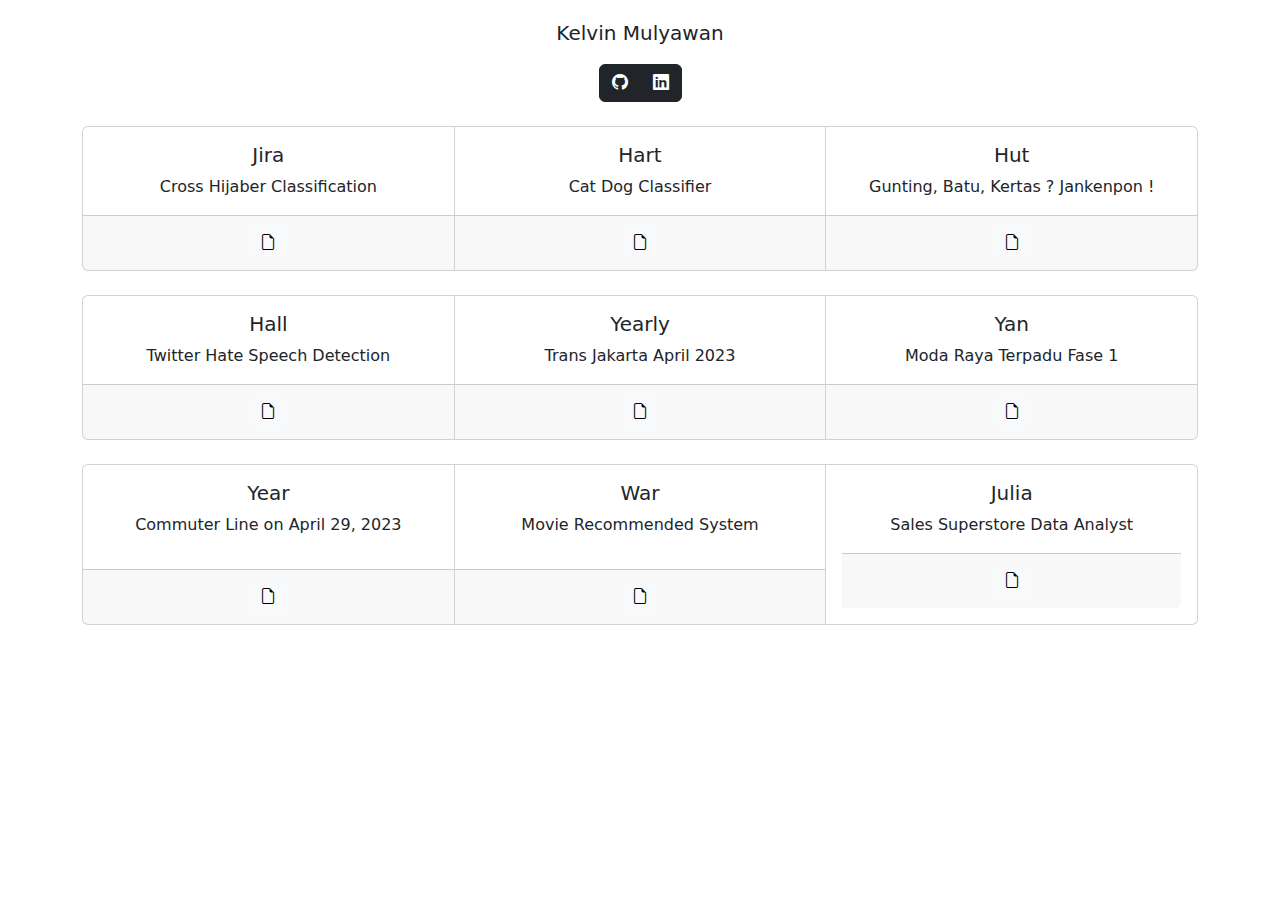
==== index.html @ eeb0b16b "Hi !" ====
<!DOCTYPE html>
<html lang="en">
<head>
  <meta charset="UTF-8">
  <meta name="viewport" content="width=device-width, initial-scale=1.0">
  <link rel="stylesheet" href="https://cdn.jsdelivr.net/npm/bootstrap@5.3.3/dist/css/bootstrap.min.css">
  <link rel="stylesheet" href="https://cdn.jsdelivr.net/npm/bootstrap-icons@1.11.3/font/bootstrap-icons.min.css">
  <title>Kelvin Mulyawan</title>
</head>
<body>
  <div class="container">

    <div class="hallo" style="padding-top: 18px;">
      <p class="lead" align="center">Kelvin Mulyawan</p>
    </div>
    
    <div class="d-flex justify-content-center">
      <div class="btn-group" role="group">
        <a href="https://github.com/Kelnit" type="button" class="btn btn-dark">
          <i class="bi bi-github"></i>
        </a>
        <a href="" type="button" class="btn btn-dark">
          <i class="bi bi-linkedin"></i>
        </a>
      </div>
    </div>
    <br>
    <div class="card-group text-center">
      <div class="card">
        <div class="card-body">
          <h5 class="card-title">Jira</h5>
          <p class="card-text">Cross Hijaber Classification</p>
        </div>
        <div class="card-footer">
          <a href="https://github.com/Kelnit" type="button" class="btn btn-light">
            <i class="bi bi-file-earmark"></i>
          </a>
        </div>
      </div>
      <div class="card">
        <div class="card-body">
          <h5 class="card-title">Hart</h5>
          <p class="card-text">Cat Dog Classifier</p>
        </div>
        <div class="card-footer">
          <a href="https://github.com/Kelnit" type="button" class="btn btn-light">
            <i class="bi bi-file-earmark"></i>
          </a>
        </div>
      </div>
      <div class="card">
        <div class="card-body">
          <h5 class="card-title">Hut</h5>
          <p class="card-text">Gunting, Batu, Kertas ? Jankenpon !</p>
        </div>
        <div class="card-footer">
          <a href="https://github.com/Kelnit" type="button" class="btn btn-light">
            <i class="bi bi-file-earmark"></i>
          </a>
        </div>
      </div>
    </div>
    <br>
    <div class="card-group text-center">
      <div class="card">
        <div class="card-body">
          <h5 class="card-title">Hall</h5>
          <p class="card-text">Twitter Hate Speech Detection</p>
        </div>
        <div class="card-footer">
          <a href="https://github.com/Kelnit" type="button" class="btn btn-light">
            <i class="bi bi-file-earmark"></i>
          </a>
        </div>
      </div>
      <div class="card">
        <div class="card-body">
          <h5 class="card-title">Yearly</h5>
          <p class="card-text">Trans Jakarta April 2023</p>
        </div>
        <div class="card-footer">
          <a href="https://github.com/Kelnit" type="button" class="btn btn-light">
            <i class="bi bi-file-earmark"></i>
          </a>
        </div>
      </div>
      <div class="card">
        <div class="card-body">
          <h5 class="card-title">Yan</h5>
          <p class="card-text">Moda Raya Terpadu Fase 1</p>
        </div>
        <div class="card-footer">
          <a href="https://github.com/Kelnit" type="button" class="btn btn-light">
            <i class="bi bi-file-earmark"></i>
          </a>
        </div>
      </div>
    </div>
    <br>
    <div class="card-group text-center">
      <div class="card">
        <div class="card-body">
          <h5 class="card-title">Year</h5>
          <p class="card-text">Commuter Line on April 29, 2023</p>
        </div>
        <div class="card-footer">
          <a href="https://github.com/Kelnit" type="button" class="btn btn-light">
            <i class="bi bi-file-earmark"></i>
          </a>
        </div>
      </div>
      <div class="card">
        <div class="card-body">
          <h5 class="card-title">War</h5>
          <p class="card-text">Movie Recommended System</p>
        </div>
        <div class="card-footer">
          <a href="https://github.com/Kelnit" type="button" class="btn btn-light">
            <i class="bi bi-file-earmark"></i>
          </a>
        </div>
      </div>
      <div class="card">
        <div class="card-body">
          <h5 class="card-title">Julia</h5>
          <p class="card-text">Sales Superstore Data Analyst</p>
        <div class="card-footer">
          <a href="https://github.com/Kelnit" type="button" class="btn btn-light">
            <i class="bi bi-file-earmark"></i>
          </a>
        </div>
      </div>
    </div>

  </div>
  <script src="https://cdn.jsdelivr.net/npm/bootstrap@5.3.3/dist/js/bootstrap.bundle.min.js"></script>
</body>
</html>
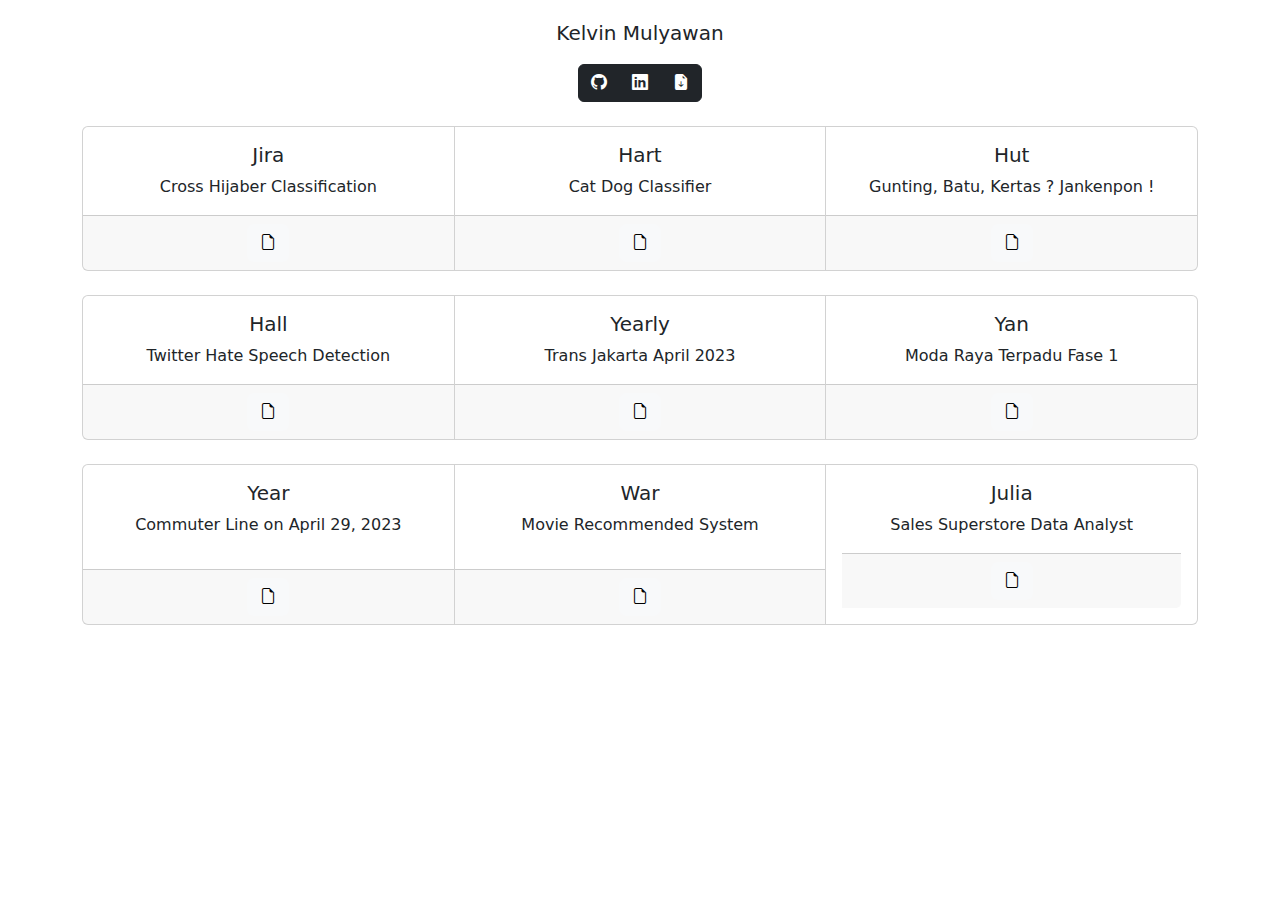
==== commit 899703b1: "Hi !" ====
--- a/index.html
+++ b/index.html
@@ -21,6 +21,9 @@
         </a>
         <a href="" type="button" class="btn btn-dark">
           <i class="bi bi-linkedin"></i>
+        </a>
+        <a href="" type="button" class="btn btn-dark">
+          <i class="bi bi-file-earmark-arrow-down-fill"></i>
         </a>
       </div>
     </div>
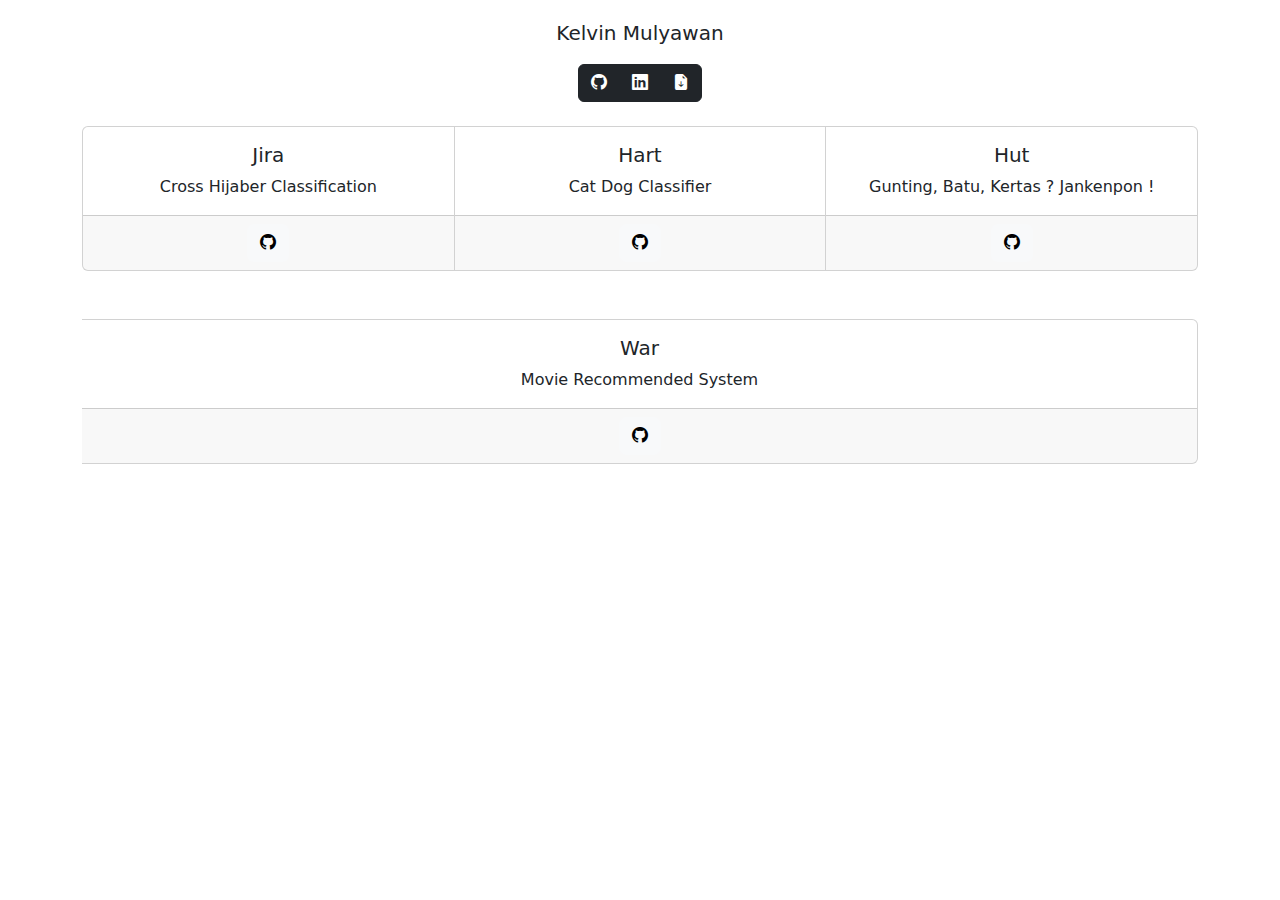
==== commit e4d7f41b: "Hi !" ====
--- a/index.html
+++ b/index.html
@@ -35,8 +35,8 @@
           <p class="card-text">Cross Hijaber Classification</p>
         </div>
         <div class="card-footer">
-          <a href="https://github.com/Kelnit" type="button" class="btn btn-light">
-            <i class="bi bi-file-earmark"></i>
+          <a href="https://github.com/Kelnit/Jira" type="button" class="btn btn-light">
+            <i class="bi bi-github"></i>
           </a>
         </div>
       </div>
@@ -46,8 +46,8 @@
           <p class="card-text">Cat Dog Classifier</p>
         </div>
         <div class="card-footer">
-          <a href="https://github.com/Kelnit" type="button" class="btn btn-light">
-            <i class="bi bi-file-earmark"></i>
+          <a href="https://github.com/Kelnit/Hart" type="button" class="btn btn-light">
+            <i class="bi bi-github"></i>
           </a>
         </div>
       </div>
@@ -57,14 +57,14 @@
           <p class="card-text">Gunting, Batu, Kertas ? Jankenpon !</p>
         </div>
         <div class="card-footer">
-          <a href="https://github.com/Kelnit" type="button" class="btn btn-light">
-            <i class="bi bi-file-earmark"></i>
+          <a href="https://github.com/Kelnit/Hut" type="button" class="btn btn-light">
+            <i class="bi bi-github"></i>
           </a>
         </div>
       </div>
     </div>
     <br>
-    <div class="card-group text-center">
+    <div class="card-group text-center" style="display: none;">
       <div class="card">
         <div class="card-body">
           <h5 class="card-title">Hall</h5>
@@ -101,12 +101,12 @@
     </div>
     <br>
     <div class="card-group text-center">
-      <div class="card">
-        <div class="card-body">
+      <div class="card" style="display: none;">
+        <div class="card-body" style="display: none;">
           <h5 class="card-title">Year</h5>
           <p class="card-text">Commuter Line on April 29, 2023</p>
         </div>
-        <div class="card-footer">
+        <div class="card-footer" style="display: none;">
           <a href="https://github.com/Kelnit" type="button" class="btn btn-light">
             <i class="bi bi-file-earmark"></i>
           </a>
@@ -118,18 +118,8 @@
           <p class="card-text">Movie Recommended System</p>
         </div>
         <div class="card-footer">
-          <a href="https://github.com/Kelnit" type="button" class="btn btn-light">
-            <i class="bi bi-file-earmark"></i>
-          </a>
-        </div>
-      </div>
-      <div class="card">
-        <div class="card-body">
-          <h5 class="card-title">Julia</h5>
-          <p class="card-text">Sales Superstore Data Analyst</p>
-        <div class="card-footer">
-          <a href="https://github.com/Kelnit" type="button" class="btn btn-light">
-            <i class="bi bi-file-earmark"></i>
+          <a href="https://github.com/Kelnit/War" type="button" class="btn btn-light">
+            <i class="bi bi-github"></i>
           </a>
         </div>
       </div>
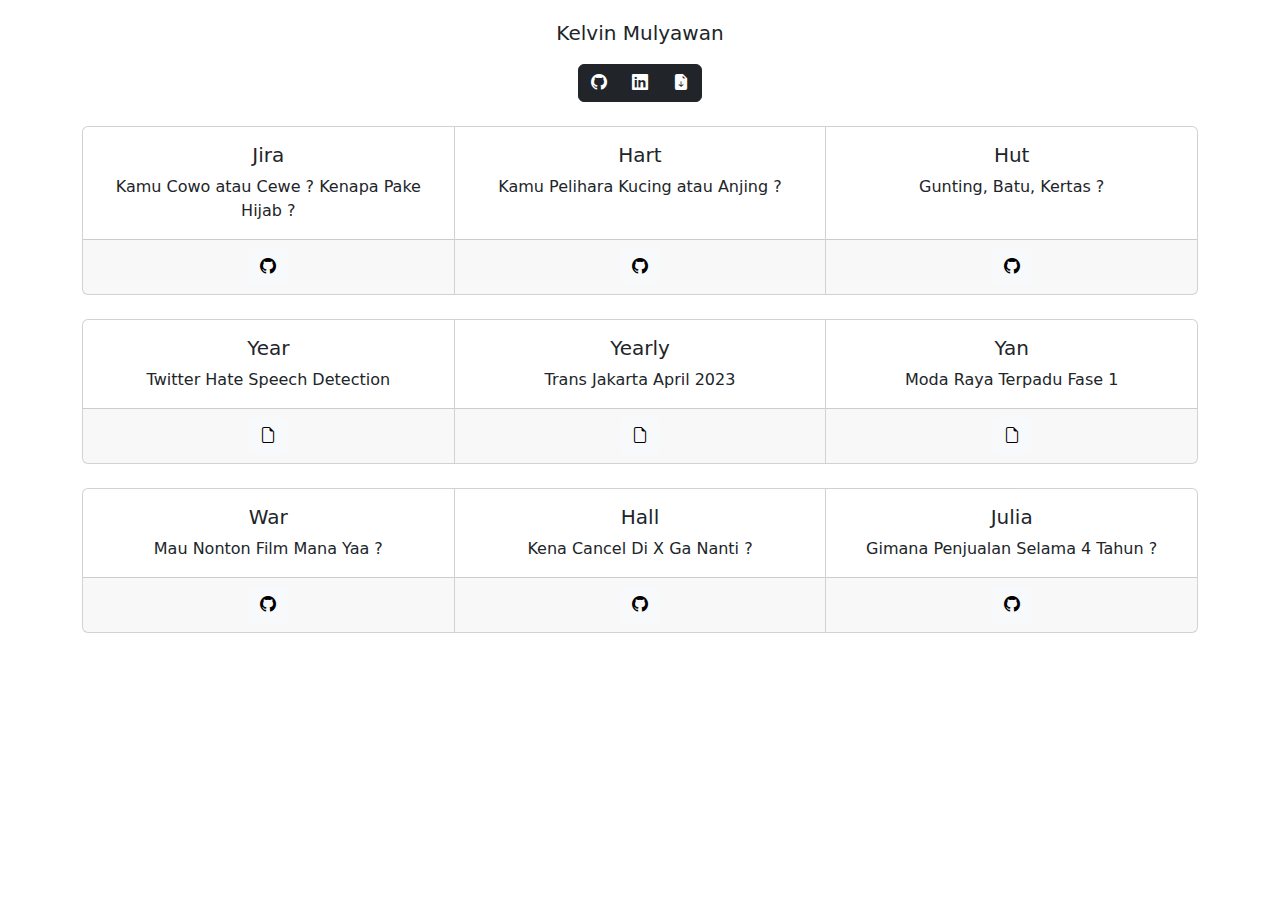
==== commit bf5c5419: "Hi" ====
--- a/index.html
+++ b/index.html
@@ -19,10 +19,10 @@
         <a href="https://github.com/Kelnit" type="button" class="btn btn-dark">
           <i class="bi bi-github"></i>
         </a>
-        <a href="" type="button" class="btn btn-dark">
+        <a href="https://www.linkedin.com/in/kelvin-mulyawan/" type="button" class="btn btn-dark">
           <i class="bi bi-linkedin"></i>
         </a>
-        <a href="" type="button" class="btn btn-dark">
+        <a href="https://drive.google.com/file/d/1T3s_L82CM0299f4qm7gWEM9mgczAjxf2/view?usp=sharing" type="button" class="btn btn-dark">
           <i class="bi bi-file-earmark-arrow-down-fill"></i>
         </a>
       </div>
@@ -32,7 +32,7 @@
       <div class="card">
         <div class="card-body">
           <h5 class="card-title">Jira</h5>
-          <p class="card-text">Cross Hijaber Classification</p>
+          <p class="card-text">Kamu Cowo atau Cewe ? Kenapa Pake Hijab ?</p>
         </div>
         <div class="card-footer">
           <a href="https://github.com/Kelnit/Jira" type="button" class="btn btn-light">
@@ -43,7 +43,7 @@
       <div class="card">
         <div class="card-body">
           <h5 class="card-title">Hart</h5>
-          <p class="card-text">Cat Dog Classifier</p>
+          <p class="card-text">Kamu Pelihara Kucing atau Anjing ?</p>
         </div>
         <div class="card-footer">
           <a href="https://github.com/Kelnit/Hart" type="button" class="btn btn-light">
@@ -54,7 +54,7 @@
       <div class="card">
         <div class="card-body">
           <h5 class="card-title">Hut</h5>
-          <p class="card-text">Gunting, Batu, Kertas ? Jankenpon !</p>
+          <p class="card-text">Gunting, Batu, Kertas ?</p>
         </div>
         <div class="card-footer">
           <a href="https://github.com/Kelnit/Hut" type="button" class="btn btn-light">
@@ -64,10 +64,10 @@
       </div>
     </div>
     <br>
-    <div class="card-group text-center" style="display: none;">
+    <div class="card-group text-center">
       <div class="card">
         <div class="card-body">
-          <h5 class="card-title">Hall</h5>
+          <h5 class="card-title">Year</h5>
           <p class="card-text">Twitter Hate Speech Detection</p>
         </div>
         <div class="card-footer">
@@ -101,24 +101,35 @@
     </div>
     <br>
     <div class="card-group text-center">
-      <div class="card" style="display: none;">
-        <div class="card-body" style="display: none;">
-          <h5 class="card-title">Year</h5>
-          <p class="card-text">Commuter Line on April 29, 2023</p>
+      <div class="card">
+        <div class="card-body">
+          <h5 class="card-title">War</h5>
+          <p class="card-text">Mau Nonton Film Mana Yaa ?</p>
         </div>
-        <div class="card-footer" style="display: none;">
-          <a href="https://github.com/Kelnit" type="button" class="btn btn-light">
-            <i class="bi bi-file-earmark"></i>
+        <div class="card-footer">
+          <a href="https://github.com/Kelnit/War" type="button" class="btn btn-light">
+            <i class="bi bi-github"></i>
           </a>
         </div>
       </div>
       <div class="card">
         <div class="card-body">
-          <h5 class="card-title">War</h5>
-          <p class="card-text">Movie Recommended System</p>
+          <h5 class="card-title">Hall</h5>
+          <p class="card-text">Kena Cancel Di X Ga Nanti ?</p>
         </div>
         <div class="card-footer">
-          <a href="https://github.com/Kelnit/War" type="button" class="btn btn-light">
+          <a href="https://github.com/Kelnit/Hall" type="button" class="btn btn-light">
+            <i class="bi bi-github"></i>
+          </a>
+        </div>
+      </div>
+      <div class="card">
+        <div class="card-body">
+          <h5 class="card-title">Julia</h5>
+          <p class="card-text">Gimana Penjualan Selama 4 Tahun ?</p>
+        </div>
+        <div class="card-footer">
+          <a href="https://github.com/Kelnit/Julia" type="button" class="btn btn-light">
             <i class="bi bi-github"></i>
           </a>
         </div>
@@ -128,4 +139,4 @@
   </div>
   <script src="https://cdn.jsdelivr.net/npm/bootstrap@5.3.3/dist/js/bootstrap.bundle.min.js"></script>
 </body>
-</html>+</html>
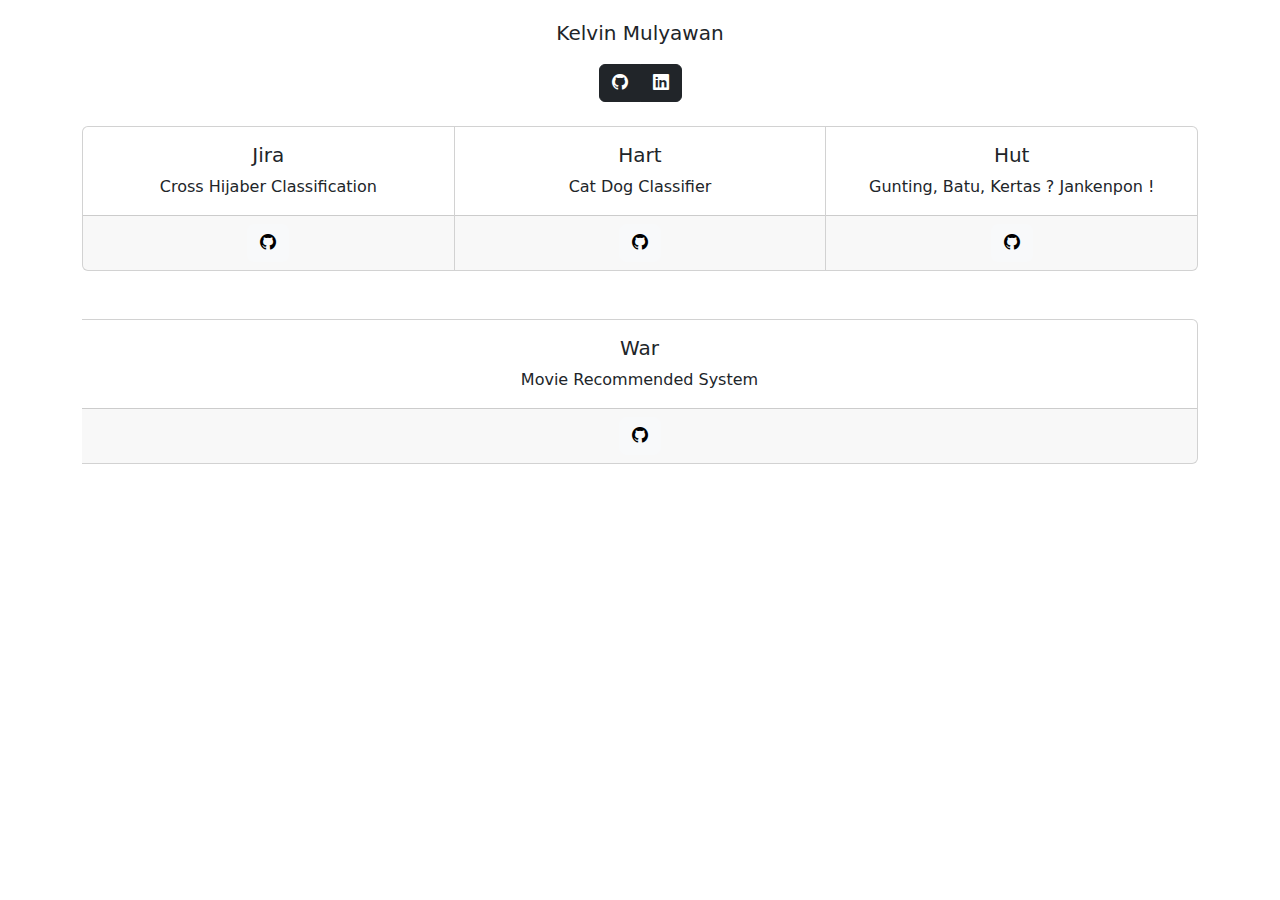
==== commit 948babda: "Hi !" ====
--- a/index.html
+++ b/index.html
@@ -22,9 +22,6 @@
         <a href="https://www.linkedin.com/in/kelvin-mulyawan/" type="button" class="btn btn-dark">
           <i class="bi bi-linkedin"></i>
         </a>
-        <a href="https://drive.google.com/file/d/1T3s_L82CM0299f4qm7gWEM9mgczAjxf2/view?usp=sharing" type="button" class="btn btn-dark">
-          <i class="bi bi-file-earmark-arrow-down-fill"></i>
-        </a>
       </div>
     </div>
     <br>
@@ -32,7 +29,7 @@
       <div class="card">
         <div class="card-body">
           <h5 class="card-title">Jira</h5>
-          <p class="card-text">Kamu Cowo atau Cewe ? Kenapa Pake Hijab ?</p>
+          <p class="card-text">Cross Hijaber Classification</p>
         </div>
         <div class="card-footer">
           <a href="https://github.com/Kelnit/Jira" type="button" class="btn btn-light">
@@ -43,7 +40,7 @@
       <div class="card">
         <div class="card-body">
           <h5 class="card-title">Hart</h5>
-          <p class="card-text">Kamu Pelihara Kucing atau Anjing ?</p>
+          <p class="card-text">Cat Dog Classifier</p>
         </div>
         <div class="card-footer">
           <a href="https://github.com/Kelnit/Hart" type="button" class="btn btn-light">
@@ -54,7 +51,7 @@
       <div class="card">
         <div class="card-body">
           <h5 class="card-title">Hut</h5>
-          <p class="card-text">Gunting, Batu, Kertas ?</p>
+          <p class="card-text">Gunting, Batu, Kertas ? Jankenpon !</p>
         </div>
         <div class="card-footer">
           <a href="https://github.com/Kelnit/Hut" type="button" class="btn btn-light">
@@ -64,10 +61,10 @@
       </div>
     </div>
     <br>
-    <div class="card-group text-center">
+    <div class="card-group text-center" style="display: none;">
       <div class="card">
         <div class="card-body">
-          <h5 class="card-title">Year</h5>
+          <h5 class="card-title">Hall</h5>
           <p class="card-text">Twitter Hate Speech Detection</p>
         </div>
         <div class="card-footer">
@@ -101,35 +98,24 @@
     </div>
     <br>
     <div class="card-group text-center">
-      <div class="card">
-        <div class="card-body">
-          <h5 class="card-title">War</h5>
-          <p class="card-text">Mau Nonton Film Mana Yaa ?</p>
+      <div class="card" style="display: none;">
+        <div class="card-body" style="display: none;">
+          <h5 class="card-title">Year</h5>
+          <p class="card-text">Commuter Line on April 29, 2023</p>
         </div>
-        <div class="card-footer">
-          <a href="https://github.com/Kelnit/War" type="button" class="btn btn-light">
-            <i class="bi bi-github"></i>
+        <div class="card-footer" style="display: none;">
+          <a href="https://github.com/Kelnit" type="button" class="btn btn-light">
+            <i class="bi bi-file-earmark"></i>
           </a>
         </div>
       </div>
       <div class="card">
         <div class="card-body">
-          <h5 class="card-title">Hall</h5>
-          <p class="card-text">Kena Cancel Di X Ga Nanti ?</p>
+          <h5 class="card-title">War</h5>
+          <p class="card-text">Movie Recommended System</p>
         </div>
         <div class="card-footer">
-          <a href="https://github.com/Kelnit/Hall" type="button" class="btn btn-light">
-            <i class="bi bi-github"></i>
-          </a>
-        </div>
-      </div>
-      <div class="card">
-        <div class="card-body">
-          <h5 class="card-title">Julia</h5>
-          <p class="card-text">Gimana Penjualan Selama 4 Tahun ?</p>
-        </div>
-        <div class="card-footer">
-          <a href="https://github.com/Kelnit/Julia" type="button" class="btn btn-light">
+          <a href="https://github.com/Kelnit/War" type="button" class="btn btn-light">
             <i class="bi bi-github"></i>
           </a>
         </div>
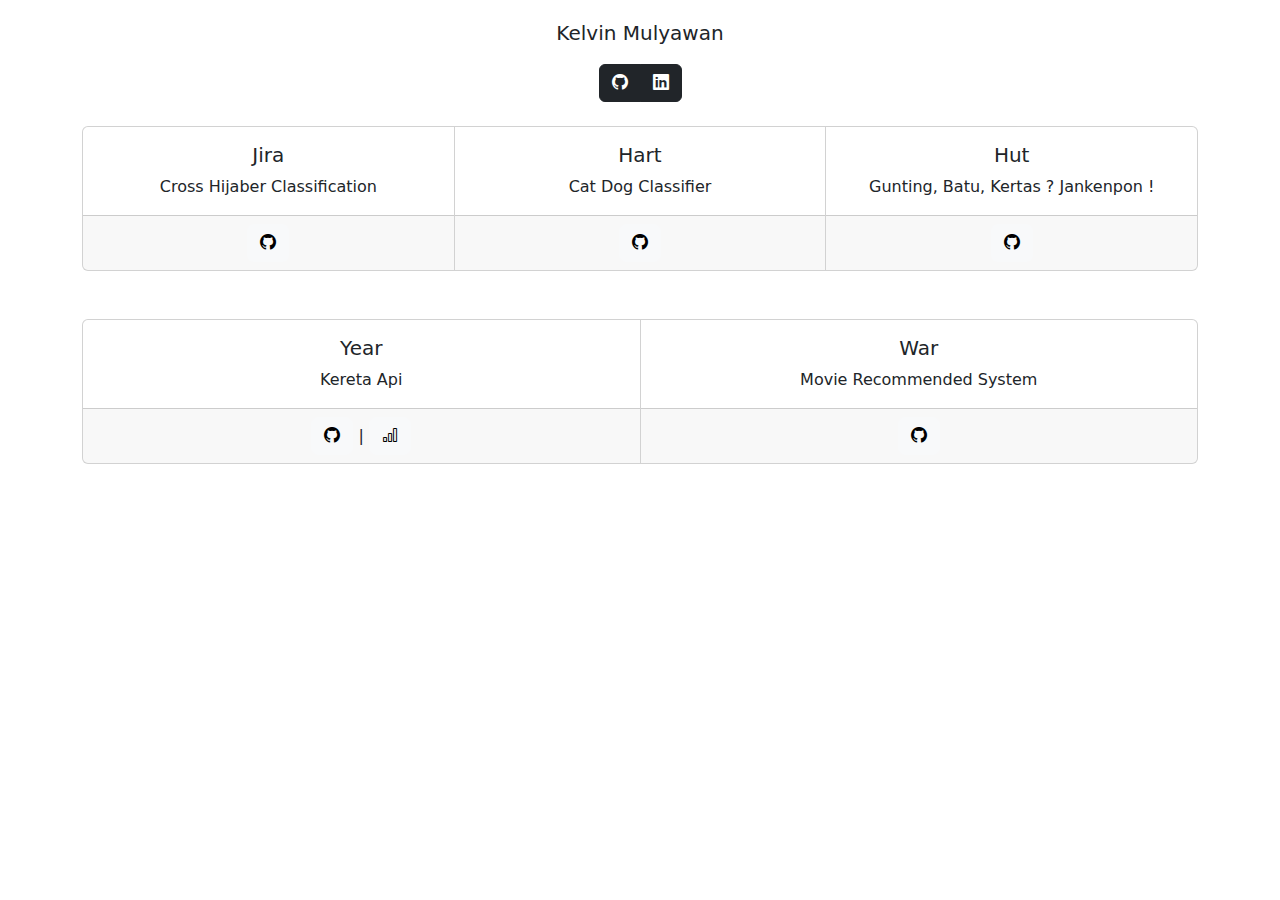
==== commit f5f9b0f2: "Hi" ====
--- a/index.html
+++ b/index.html
@@ -98,14 +98,18 @@
     </div>
     <br>
     <div class="card-group text-center">
-      <div class="card" style="display: none;">
-        <div class="card-body" style="display: none;">
+      <div class="card">
+        <div class="card-body">
           <h5 class="card-title">Year</h5>
-          <p class="card-text">Commuter Line on April 29, 2023</p>
+          <p class="card-text">Kereta Api</p>
         </div>
-        <div class="card-footer" style="display: none;">
-          <a href="https://github.com/Kelnit" type="button" class="btn btn-light">
-            <i class="bi bi-file-earmark"></i>
+        <div class="card-footer">
+          <a href="https://github.com/Kelnit/Year" type="button" class="btn btn-light">
+            <i class="bi bi-github"></i>
+          </a>
+          |
+          <a href="https://lookerstudio.google.com/reporting/47b8280f-3964-4cb5-9b37-3602a4936446" type="button" class="btn btn-light">
+            <i class="bi bi-bar-chart"></i>
           </a>
         </div>
       </div>
